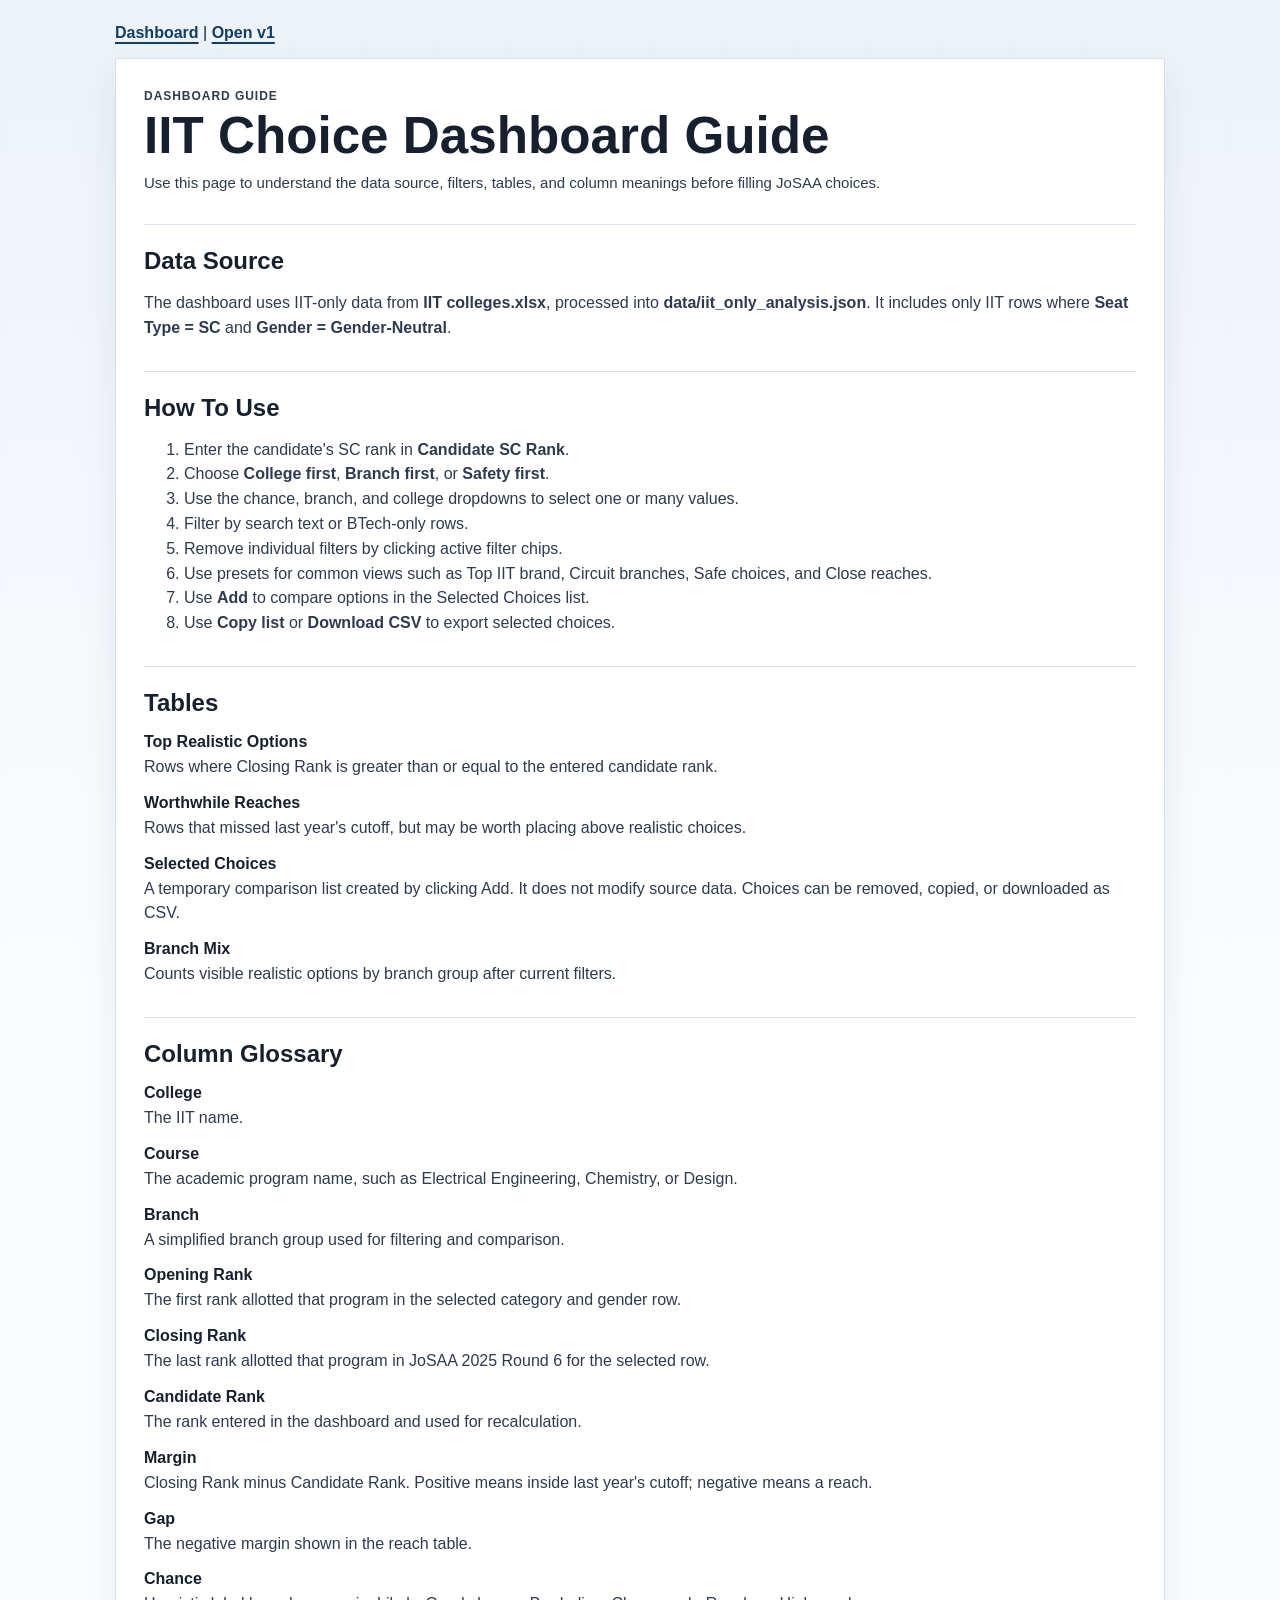
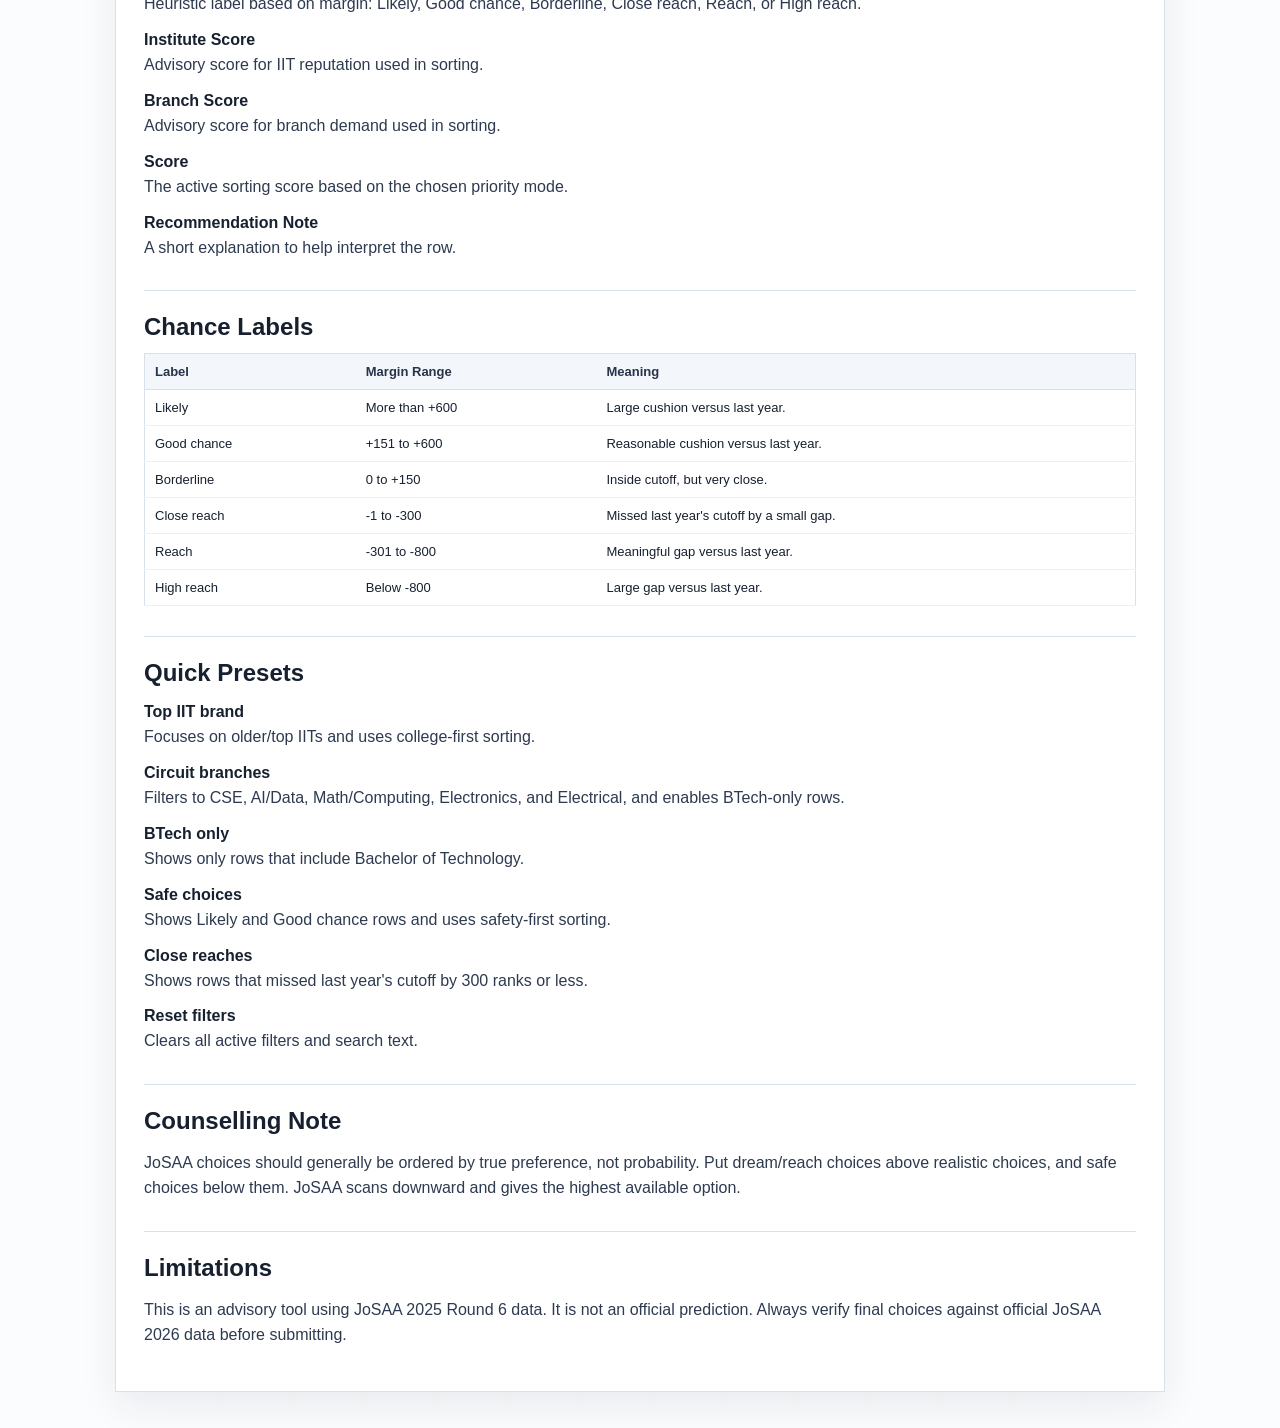
==== guide.html @ f5ba8a5e "Add files via upload" ====
<!doctype html>
<html lang="en">
  <head>
    <meta charset="utf-8" />
    <meta name="viewport" content="width=device-width, initial-scale=1" />
    <title>IIT Choice Dashboard Guide</title>
    <link rel="icon" href="data:," />
    <link rel="stylesheet" href="./styles.css" />
  </head>
  <body>
    <main class="app-shell guide-shell">
      <nav class="guide-nav">
        <a href="./">Dashboard</a>
        <span aria-hidden="true">|</span>
        <a href="./versions/v1/">Open v1</a>
      </nav>
      <article class="guide-page">
        <p class="eyebrow">Dashboard Guide</p>
        <h1>IIT Choice Dashboard Guide</h1>
        <p class="context">
          Use this page to understand the data source, filters, tables, and column meanings before filling JoSAA choices.
        </p>

        <h2>Data Source</h2>
        <p>
          The dashboard uses IIT-only data from <strong>IIT colleges.xlsx</strong>, processed into
          <strong>data/iit_only_analysis.json</strong>. It includes only IIT rows where
          <strong>Seat Type = SC</strong> and <strong>Gender = Gender-Neutral</strong>.
        </p>

        <h2>How To Use</h2>
        <ol>
          <li>Enter the candidate's SC rank in <strong>Candidate SC Rank</strong>.</li>
          <li>Choose <strong>College first</strong>, <strong>Branch first</strong>, or <strong>Safety first</strong>.</li>
          <li>Use the chance, branch, and college dropdowns to select one or many values.</li>
          <li>Filter by search text or BTech-only rows.</li>
          <li>Remove individual filters by clicking active filter chips.</li>
          <li>Use presets for common views such as Top IIT brand, Circuit branches, Safe choices, and Close reaches.</li>
          <li>Use <strong>Add</strong> to compare options in the Selected Choices list.</li>
          <li>Use <strong>Copy list</strong> or <strong>Download CSV</strong> to export selected choices.</li>
        </ol>

        <h2>Tables</h2>
        <dl>
          <dt>Top Realistic Options</dt>
          <dd>Rows where Closing Rank is greater than or equal to the entered candidate rank.</dd>
          <dt>Worthwhile Reaches</dt>
          <dd>Rows that missed last year's cutoff, but may be worth placing above realistic choices.</dd>
          <dt>Selected Choices</dt>
          <dd>A temporary comparison list created by clicking Add. It does not modify source data. Choices can be removed, copied, or downloaded as CSV.</dd>
          <dt>Branch Mix</dt>
          <dd>Counts visible realistic options by branch group after current filters.</dd>
        </dl>

        <h2>Column Glossary</h2>
        <dl>
          <dt>College</dt>
          <dd>The IIT name.</dd>
          <dt>Course</dt>
          <dd>The academic program name, such as Electrical Engineering, Chemistry, or Design.</dd>
          <dt>Branch</dt>
          <dd>A simplified branch group used for filtering and comparison.</dd>
          <dt>Opening Rank</dt>
          <dd>The first rank allotted that program in the selected category and gender row.</dd>
          <dt>Closing Rank</dt>
          <dd>The last rank allotted that program in JoSAA 2025 Round 6 for the selected row.</dd>
          <dt>Candidate Rank</dt>
          <dd>The rank entered in the dashboard and used for recalculation.</dd>
          <dt>Margin</dt>
          <dd>Closing Rank minus Candidate Rank. Positive means inside last year's cutoff; negative means a reach.</dd>
          <dt>Gap</dt>
          <dd>The negative margin shown in the reach table.</dd>
          <dt>Chance</dt>
          <dd>Heuristic label based on margin: Likely, Good chance, Borderline, Close reach, Reach, or High reach.</dd>
          <dt>Institute Score</dt>
          <dd>Advisory score for IIT reputation used in sorting.</dd>
          <dt>Branch Score</dt>
          <dd>Advisory score for branch demand used in sorting.</dd>
          <dt>Score</dt>
          <dd>The active sorting score based on the chosen priority mode.</dd>
          <dt>Recommendation Note</dt>
          <dd>A short explanation to help interpret the row.</dd>
        </dl>

        <h2>Chance Labels</h2>
        <table class="guide-table">
          <thead>
            <tr>
              <th>Label</th>
              <th>Margin Range</th>
              <th>Meaning</th>
            </tr>
          </thead>
          <tbody>
            <tr><td>Likely</td><td>More than +600</td><td>Large cushion versus last year.</td></tr>
            <tr><td>Good chance</td><td>+151 to +600</td><td>Reasonable cushion versus last year.</td></tr>
            <tr><td>Borderline</td><td>0 to +150</td><td>Inside cutoff, but very close.</td></tr>
            <tr><td>Close reach</td><td>-1 to -300</td><td>Missed last year's cutoff by a small gap.</td></tr>
            <tr><td>Reach</td><td>-301 to -800</td><td>Meaningful gap versus last year.</td></tr>
            <tr><td>High reach</td><td>Below -800</td><td>Large gap versus last year.</td></tr>
          </tbody>
        </table>

        <h2>Quick Presets</h2>
        <dl>
          <dt>Top IIT brand</dt>
          <dd>Focuses on older/top IITs and uses college-first sorting.</dd>
          <dt>Circuit branches</dt>
          <dd>Filters to CSE, AI/Data, Math/Computing, Electronics, and Electrical, and enables BTech-only rows.</dd>
          <dt>BTech only</dt>
          <dd>Shows only rows that include Bachelor of Technology.</dd>
          <dt>Safe choices</dt>
          <dd>Shows Likely and Good chance rows and uses safety-first sorting.</dd>
          <dt>Close reaches</dt>
          <dd>Shows rows that missed last year's cutoff by 300 ranks or less.</dd>
          <dt>Reset filters</dt>
          <dd>Clears all active filters and search text.</dd>
        </dl>

        <h2>Counselling Note</h2>
        <p>
          JoSAA choices should generally be ordered by true preference, not probability. Put dream/reach
          choices above realistic choices, and safe choices below them. JoSAA scans downward and gives the
          highest available option.
        </p>

        <h2>Limitations</h2>
        <p>
          This is an advisory tool using JoSAA 2025 Round 6 data. It is not an official prediction.
          Always verify final choices against official JoSAA 2026 data before submitting.
        </p>
      </article>
    </main>
  </body>
</html>
---- styles.css ----
:root {
  color-scheme: light;
  --ink: #17202f;
  --muted: #617086;
  --line: #d8e0ea;
  --paper: #fbfcfe;
  --panel: #ffffff;
  --header: #e7eef7;
  --accent: #1f5d8f;
  --accent-strong: #123e63;
  --good: #1f7a4d;
  --warn: #9a6400;
  --bad: #a53b32;
  --shadow: 0 14px 35px rgba(23, 32, 47, 0.08);
}

* {
  box-sizing: border-box;
}

body {
  margin: 0;
  min-height: 100vh;
  background:
    linear-gradient(180deg, rgba(231, 238, 247, 0.76), rgba(251, 252, 254, 0.96) 34%),
    repeating-linear-gradient(90deg, rgba(23, 32, 47, 0.035) 0 1px, transparent 1px 72px);
  color: var(--ink);
  font-family: "Avenir Next", "Segoe UI", sans-serif;
}

button,
input,
select {
  font: inherit;
}

button {
  border-radius: 0;
}

.app-shell {
  width: min(1480px, calc(100vw - 32px));
  margin: 0 auto;
  padding: 24px 0 36px;
}

.topbar {
  display: grid;
  grid-template-columns: 1fr 270px;
  gap: 20px;
  align-items: stretch;
  margin-bottom: 18px;
}

.eyebrow {
  margin: 0 0 4px;
  color: var(--accent);
  font-size: 12px;
  font-weight: 800;
  letter-spacing: 0.08em;
  text-transform: uppercase;
}

h1 {
  margin: 0;
  font-size: clamp(30px, 4vw, 54px);
  line-height: 1;
  letter-spacing: 0;
}

.context {
  max-width: 780px;
  margin: 10px 0 0;
  color: var(--muted);
  font-size: 15px;
}

.guide-link {
  margin: 12px 0 0;
}

.guide-link a,
.guide-nav a {
  color: var(--accent-strong);
  font-weight: 800;
  text-decoration-thickness: 2px;
  text-underline-offset: 4px;
}

.rank-card,
.controls,
.metrics article,
.panel {
  background: rgba(255, 255, 255, 0.9);
  border: 1px solid var(--line);
  box-shadow: var(--shadow);
}

.rank-card {
  display: grid;
  align-content: center;
  gap: 8px;
  min-height: 120px;
  padding: 18px;
}

.control-label,
label,
.metrics span {
  color: var(--muted);
  font-size: 12px;
  font-weight: 800;
  letter-spacing: 0.04em;
  text-transform: uppercase;
}

.rank-card input {
  width: 100%;
  border: 0;
  border-bottom: 3px solid var(--accent);
  background: transparent;
  color: var(--ink);
  font-size: 42px;
  font-weight: 800;
  outline: none;
}

.controls {
  display: grid;
  grid-template-columns: 170px 170px 190px 190px minmax(220px, 1fr) 130px;
  gap: 12px;
  align-items: end;
  padding: 14px;
  margin-bottom: 10px;
}

.control {
  position: relative;
  display: grid;
  gap: 6px;
}

.control input[type="search"],
.control input[type="text"],
.control input[type="number"],
.control select,
.multi-button {
  width: 100%;
  min-height: 40px;
  border: 1px solid var(--line);
  background: var(--paper);
  color: var(--ink);
  padding: 8px 10px;
  outline-color: var(--accent);
}

.multi-button {
  display: flex;
  align-items: center;
  justify-content: space-between;
  cursor: pointer;
  text-align: left;
}

.multi-button::after {
  content: "▾";
  color: var(--muted);
  font-size: 12px;
}

.multi-panel {
  position: absolute;
  top: calc(100% + 6px);
  left: 0;
  z-index: 5;
  width: min(360px, 82vw);
  max-height: 280px;
  overflow: auto;
  border: 1px solid var(--line);
  background: #fff;
  box-shadow: var(--shadow);
  padding: 4px;
}

.multi-option {
  display: flex;
  align-items: center;
  gap: 7px;
  min-height: 28px;
  padding: 4px 7px;
  color: var(--ink);
  font-size: 12px;
  font-weight: 600;
  letter-spacing: 0;
  text-transform: none;
  cursor: pointer;
}

.multi-option:hover {
  background: #f4f8fc;
}

.multi-option input {
  width: 14px;
  height: 14px;
  min-height: 0;
  flex: 0 0 14px;
  margin: 0;
  padding: 0;
  accent-color: var(--accent);
}

.toggle {
  display: flex;
  align-items: center;
  gap: 8px;
  min-height: 40px;
  border: 1px solid var(--line);
  background: var(--paper);
  padding: 8px 10px;
  color: var(--ink);
}

.toggle input {
  width: 18px;
  height: 18px;
  min-height: 0;
  flex: 0 0 18px;
  margin: 0;
  padding: 0;
  accent-color: var(--accent);
}

.preset-row,
.active-chips,
.filter-legend {
  display: flex;
  flex-wrap: wrap;
  gap: 6px;
  margin: 0 0 10px;
}

.filter-legend {
  align-items: center;
  color: var(--muted);
  font-size: 12px;
  font-weight: 800;
  margin-top: -4px;
}

.filter-legend span {
  display: inline-flex;
  align-items: center;
  gap: 6px;
  min-height: 24px;
}

.legend-dot {
  width: 8px;
  height: 8px;
  border-radius: 999px;
}

.branch-dot {
  background: #1685a7;
}

.college-dot {
  background: #7a4eb0;
}

.chance-dot {
  background: #b77b15;
}

.preset-row button,
.chip {
  border: 1px solid var(--line);
  background: #fff;
  color: var(--accent-strong);
  padding: 7px 9px;
  font-size: 12px;
  font-weight: 800;
  cursor: pointer;
}

.preset-row button:hover,
.chip:hover {
  border-color: var(--accent);
}

.active-chips {
  margin-top: -2px;
}

.chip {
  display: inline-flex;
  align-items: center;
  gap: 6px;
}

.chip[data-empty="true"] {
  color: var(--muted);
  cursor: default;
}

.chip-dot {
  width: 8px;
  height: 8px;
  border-radius: 999px;
  background: var(--muted);
}

.chip-branch {
  border-color: #a7c6d9;
  background: #eef7fb;
  color: #0d4c6a;
}

.chip-branch .chip-dot {
  background: #1685a7;
}

.chip-college {
  border-color: #c8b7df;
  background: #f5f0fb;
  color: #563579;
}

.chip-college .chip-dot {
  background: #7a4eb0;
}

.chip-chance {
  border-color: #ddc48b;
  background: #fff8e8;
  color: #7a520b;
}

.chip-chance .chip-dot {
  background: #b77b15;
}

.chip-btech,
.chip-search {
  border-color: #b8cfb8;
  background: #f0f8f0;
  color: #245b33;
}

.chip-btech .chip-dot,
.chip-search .chip-dot {
  background: #2d8a45;
}

.chip b {
  font-weight: 900;
}

.metrics {
  margin-top: 12px;
}

.metrics {
  display: grid;
  grid-template-columns: repeat(4, 1fr);
  gap: 12px;
  margin-bottom: 16px;
}

.metrics article {
  min-height: 112px;
  padding: 16px;
}

.metrics strong {
  display: block;
  margin: 8px 0 3px;
  font-size: 32px;
  line-height: 1;
}

.metrics small {
  color: var(--muted);
}

.insights-grid {
  display: grid;
  grid-template-columns: 1fr;
  gap: 16px;
}

.lower-grid {
  display: grid;
  grid-template-columns: 1fr;
  gap: 16px;
  margin-top: 16px;
}

.panel {
  min-width: 0;
}

.panel-header {
  display: flex;
  align-items: center;
  justify-content: space-between;
  gap: 12px;
  min-height: 54px;
  border-bottom: 1px solid var(--line);
  background: var(--header);
  padding: 12px 14px;
}

.panel-header h2 {
  margin: 0;
  font-size: 18px;
}

.panel-header span {
  color: var(--muted);
  font-size: 12px;
  font-weight: 700;
}

.panel-header button {
  border: 1px solid var(--line);
  background: #fff;
  color: var(--ink);
  padding: 7px 11px;
  cursor: pointer;
}

.panel-actions {
  display: flex;
  flex-wrap: wrap;
  gap: 8px;
  justify-content: flex-end;
}

.inline-count {
  display: inline-flex;
  align-items: center;
  justify-content: center;
  min-width: 24px;
  min-height: 24px;
  margin-left: 6px;
  border: 1px solid var(--line);
  background: #fff;
  color: var(--accent-strong);
  font-size: 12px;
}

.table-wrap {
  max-height: 540px;
  overflow: auto;
}

table {
  width: 100%;
  border-collapse: collapse;
  font-size: 13px;
}

th {
  position: sticky;
  top: 0;
  z-index: 1;
  background: #f3f6fa;
  border-bottom: 1px solid var(--line);
  color: #273449;
  text-align: left;
  white-space: nowrap;
}

th,
td {
  padding: 10px 10px;
  vertical-align: top;
}

td {
  border-bottom: 1px solid #edf1f6;
}

tbody tr:hover {
  background: #f8fbff;
}

.college {
  min-width: 170px;
  font-weight: 800;
}

.course {
  min-width: 250px;
  color: #273449;
}

.pill {
  display: inline-flex;
  align-items: center;
  min-height: 24px;
  border: 1px solid var(--line);
  background: #fff;
  padding: 3px 8px;
  white-space: nowrap;
}

.chance-likely,
.chance-good {
  border-color: rgba(31, 122, 77, 0.25);
  background: rgba(31, 122, 77, 0.1);
  color: var(--good);
}

.chance-borderline {
  border-color: rgba(154, 100, 0, 0.28);
  background: rgba(154, 100, 0, 0.1);
  color: var(--warn);
}

.chance-reach,
.chance-high {
  border-color: rgba(165, 59, 50, 0.25);
  background: rgba(165, 59, 50, 0.1);
  color: var(--bad);
}

.margin-positive {
  color: var(--good);
  font-weight: 800;
}

.margin-negative {
  color: var(--bad);
  font-weight: 800;
}

.select-btn {
  border: 1px solid var(--accent);
  background: #fff;
  color: var(--accent-strong);
  padding: 6px 9px;
  cursor: pointer;
  white-space: nowrap;
}

.select-btn.active {
  background: var(--accent);
  color: #fff;
}

.empty {
  color: var(--muted);
  padding: 28px;
  text-align: center;
}

.selected-list {
  display: grid;
  gap: 8px;
  margin: 0;
  padding: 14px 14px 16px 34px;
}

.selected-list li {
  position: relative;
  padding: 10px 12px;
  border: 1px solid var(--line);
  background: var(--paper);
}

.selected-list strong {
  display: block;
}

.selected-list small {
  color: var(--muted);
}

.remove-choice {
  margin-top: 8px;
  border: 1px solid var(--line);
  background: #fff;
  color: var(--bad);
  padding: 5px 8px;
  cursor: pointer;
}

.branch-mix {
  display: grid;
  gap: 10px;
  padding: 14px;
}

.branch-row {
  display: grid;
  grid-template-columns: minmax(110px, 180px) 1fr 38px;
  gap: 10px;
  align-items: center;
}

.branch-row span {
  color: #273449;
  font-size: 13px;
  font-weight: 700;
}

.bar {
  height: 12px;
  background: #edf2f8;
}

.bar > i {
  display: block;
  height: 100%;
  background: var(--accent);
}

.guide-shell {
  max-width: 1050px;
}

.guide-nav {
  margin-bottom: 16px;
}

.guide-page {
  background: var(--panel);
  border: 1px solid var(--line);
  box-shadow: var(--shadow);
  padding: 28px;
}

.guide-page h1 {
  margin-bottom: 8px;
}

.guide-page h2 {
  margin: 30px 0 10px;
  border-top: 1px solid var(--line);
  padding-top: 22px;
  font-size: 24px;
}

.guide-page p,
.guide-page li,
.guide-page dd {
  color: #2d3a4f;
  line-height: 1.55;
}

.guide-page dt {
  margin-top: 14px;
  font-weight: 900;
}

.guide-page dd {
  margin: 4px 0 0;
}

.guide-table {
  margin-top: 12px;
  border: 1px solid var(--line);
}

.guide-table th {
  position: static;
}

@media (max-width: 1100px) {
  .topbar,
  .lower-grid,
  .metrics {
    grid-template-columns: 1fr;
  }

  .controls {
    grid-template-columns: repeat(2, minmax(0, 1fr));
  }

  .panel-header {
    align-items: flex-start;
    flex-direction: column;
  }

  .panel-actions {
    justify-content: flex-start;
  }
}

@media (max-width: 620px) {
  .app-shell {
    width: min(100vw - 20px, 1480px);
    padding-top: 12px;
  }

  .controls {
    grid-template-columns: 1fr;
  }

  th,
  td {
    padding: 8px;
  }
}
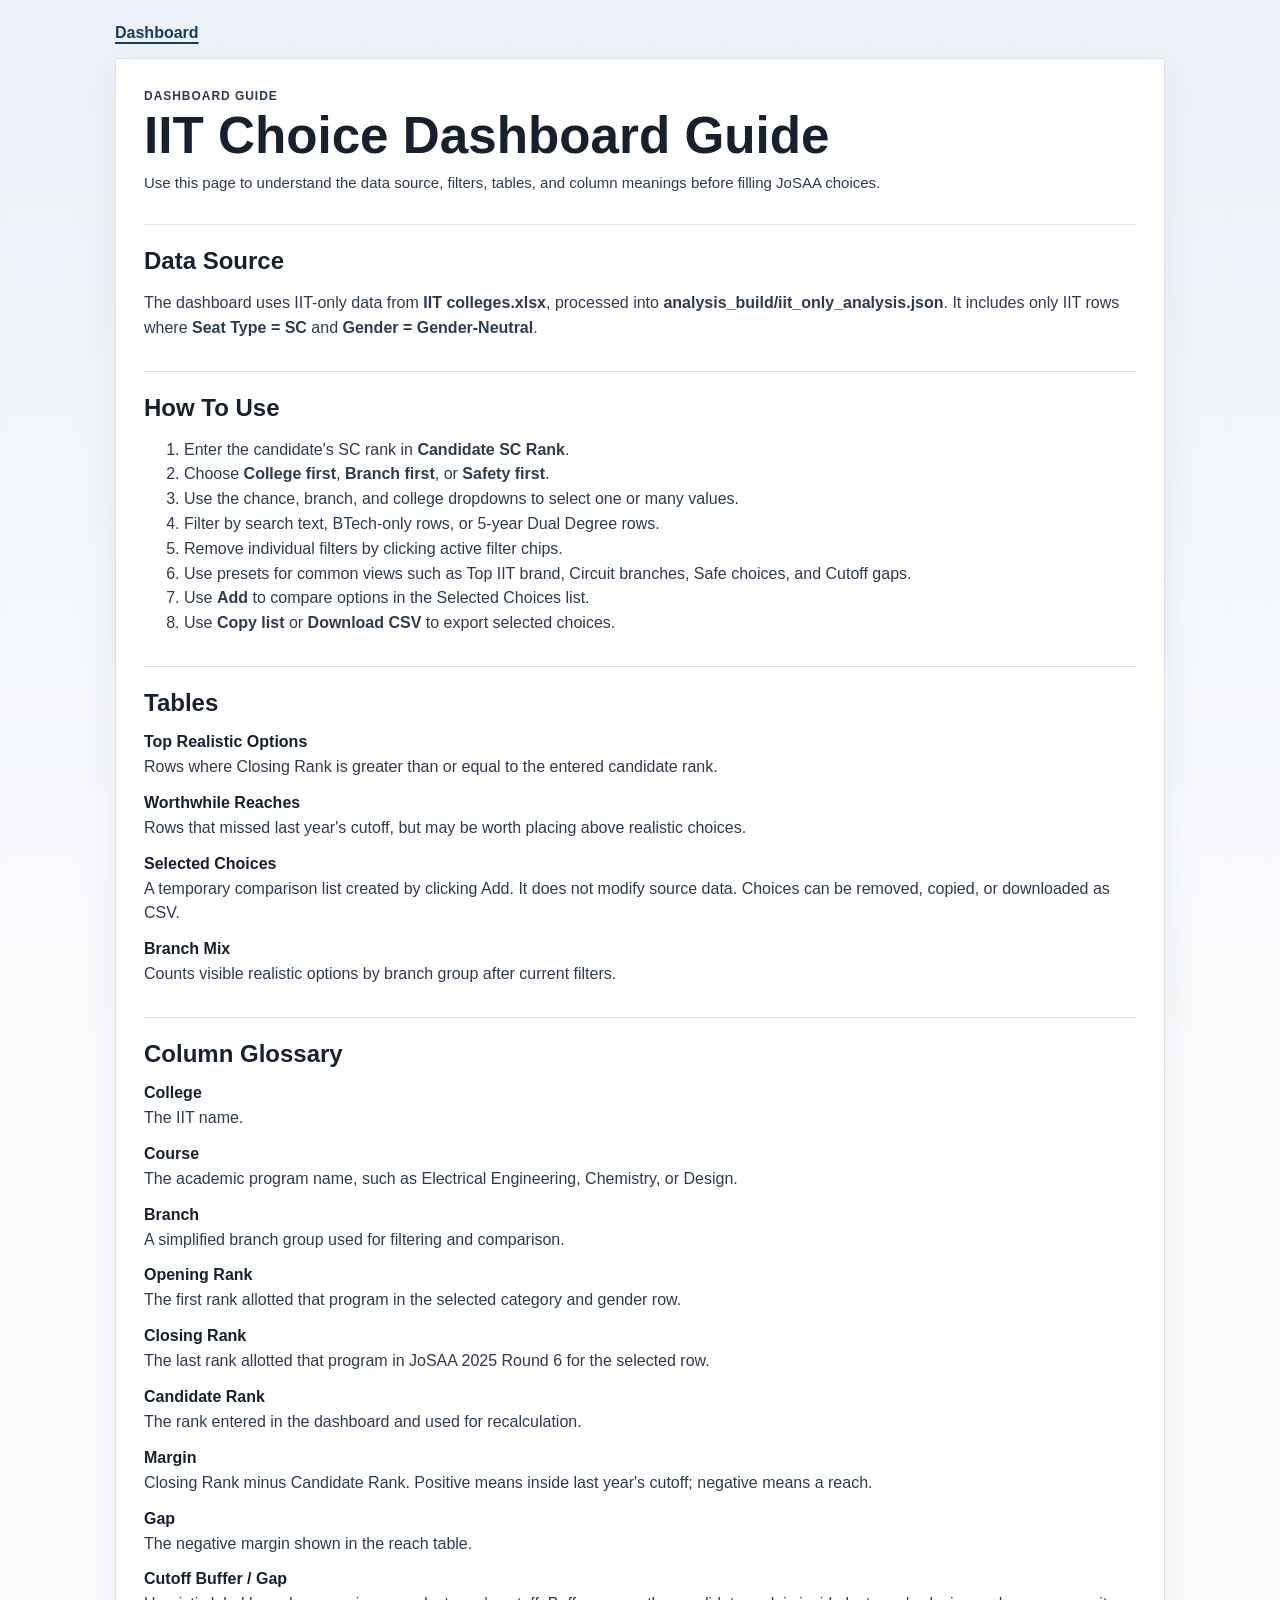
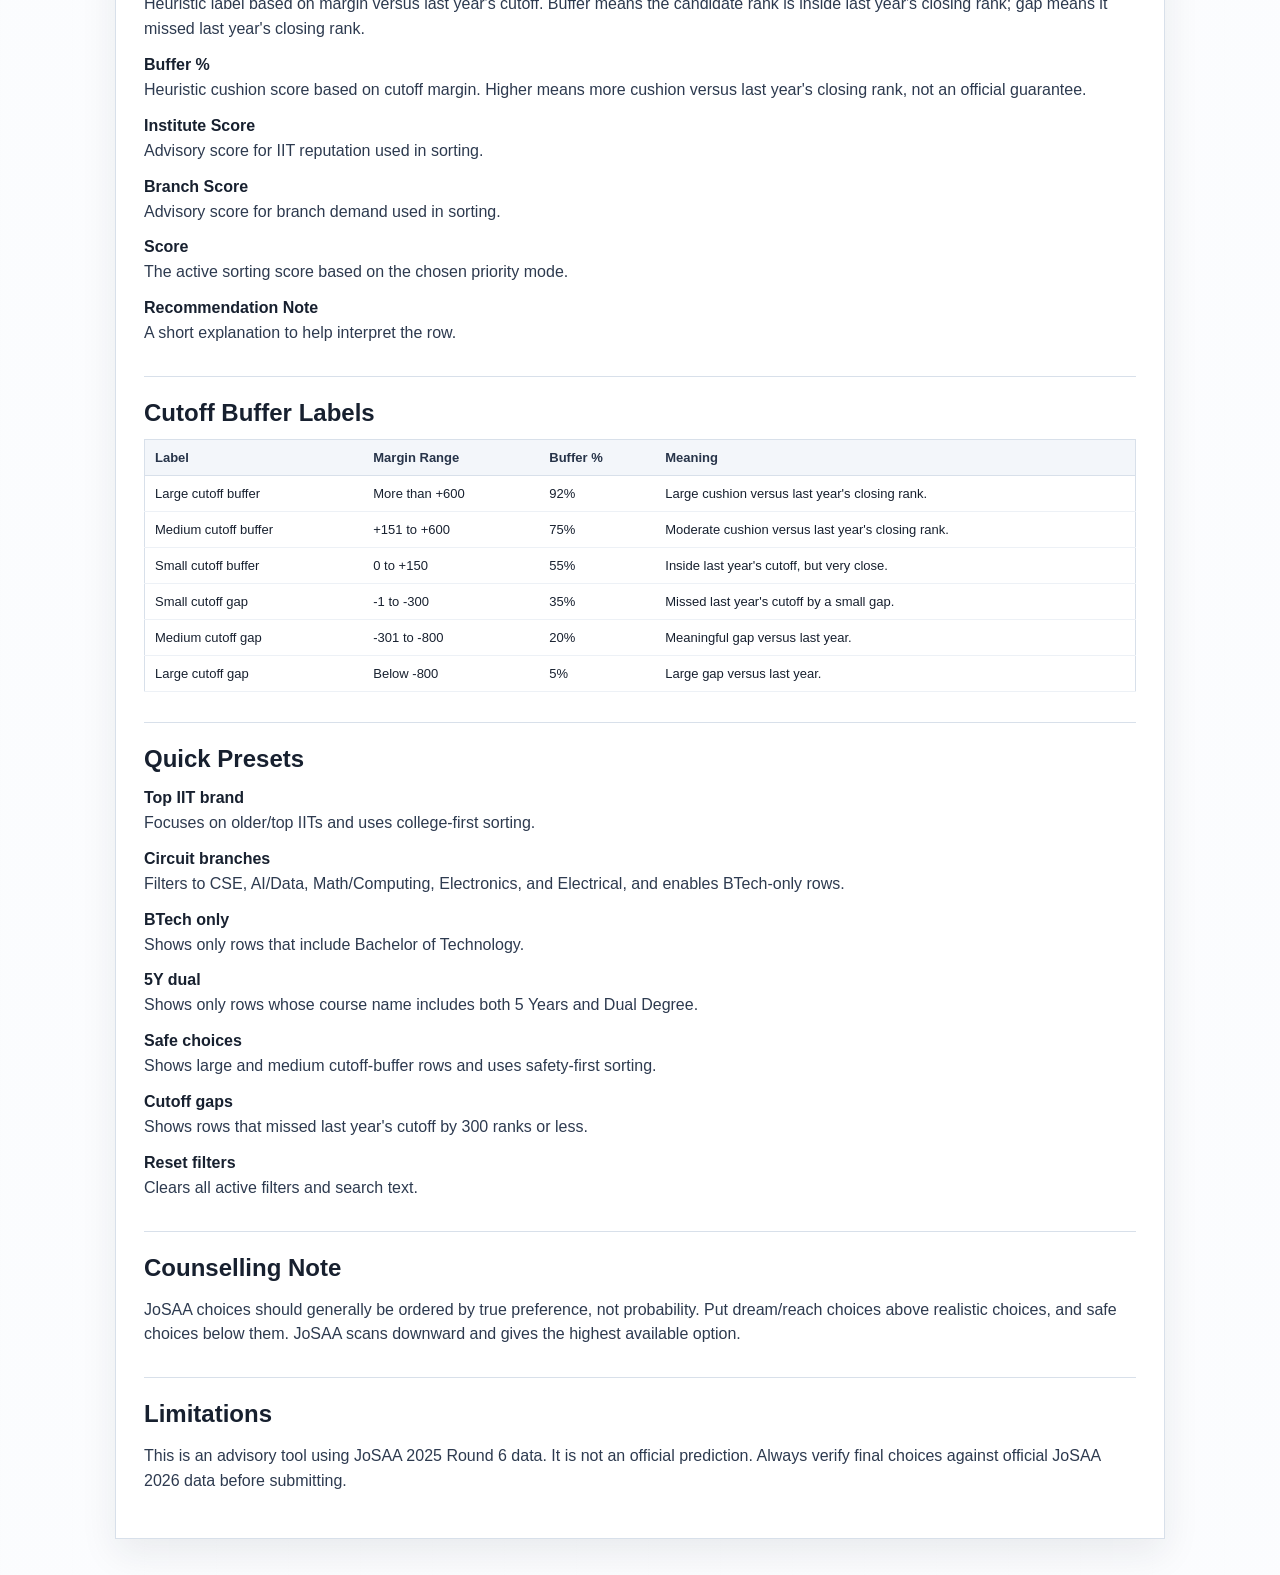
==== commit b26898f4: "added cutoff buffer and 5years dual filter" ====
--- a/guide.html
+++ b/guide.html
@@ -11,8 +11,6 @@
     <main class="app-shell guide-shell">
       <nav class="guide-nav">
         <a href="./">Dashboard</a>
-        <span aria-hidden="true">|</span>
-        <a href="./versions/v1/">Open v1</a>
       </nav>
       <article class="guide-page">
         <p class="eyebrow">Dashboard Guide</p>
@@ -24,7 +22,7 @@
         <h2>Data Source</h2>
         <p>
           The dashboard uses IIT-only data from <strong>IIT colleges.xlsx</strong>, processed into
-          <strong>data/iit_only_analysis.json</strong>. It includes only IIT rows where
+          <strong>analysis_build/iit_only_analysis.json</strong>. It includes only IIT rows where
           <strong>Seat Type = SC</strong> and <strong>Gender = Gender-Neutral</strong>.
         </p>
 
@@ -33,9 +31,9 @@
           <li>Enter the candidate's SC rank in <strong>Candidate SC Rank</strong>.</li>
           <li>Choose <strong>College first</strong>, <strong>Branch first</strong>, or <strong>Safety first</strong>.</li>
           <li>Use the chance, branch, and college dropdowns to select one or many values.</li>
-          <li>Filter by search text or BTech-only rows.</li>
+          <li>Filter by search text, BTech-only rows, or 5-year Dual Degree rows.</li>
           <li>Remove individual filters by clicking active filter chips.</li>
-          <li>Use presets for common views such as Top IIT brand, Circuit branches, Safe choices, and Close reaches.</li>
+          <li>Use presets for common views such as Top IIT brand, Circuit branches, Safe choices, and Cutoff gaps.</li>
           <li>Use <strong>Add</strong> to compare options in the Selected Choices list.</li>
           <li>Use <strong>Copy list</strong> or <strong>Download CSV</strong> to export selected choices.</li>
         </ol>
@@ -70,8 +68,10 @@
           <dd>Closing Rank minus Candidate Rank. Positive means inside last year's cutoff; negative means a reach.</dd>
           <dt>Gap</dt>
           <dd>The negative margin shown in the reach table.</dd>
-          <dt>Chance</dt>
-          <dd>Heuristic label based on margin: Likely, Good chance, Borderline, Close reach, Reach, or High reach.</dd>
+          <dt>Cutoff Buffer / Gap</dt>
+          <dd>Heuristic label based on margin versus last year's cutoff. Buffer means the candidate rank is inside last year's closing rank; gap means it missed last year's closing rank.</dd>
+          <dt>Buffer %</dt>
+          <dd>Heuristic cushion score based on cutoff margin. Higher means more cushion versus last year's closing rank, not an official guarantee.</dd>
           <dt>Institute Score</dt>
           <dd>Advisory score for IIT reputation used in sorting.</dd>
           <dt>Branch Score</dt>
@@ -82,22 +82,23 @@
           <dd>A short explanation to help interpret the row.</dd>
         </dl>
 
-        <h2>Chance Labels</h2>
+        <h2>Cutoff Buffer Labels</h2>
         <table class="guide-table">
           <thead>
             <tr>
               <th>Label</th>
               <th>Margin Range</th>
+              <th>Buffer %</th>
               <th>Meaning</th>
             </tr>
           </thead>
           <tbody>
-            <tr><td>Likely</td><td>More than +600</td><td>Large cushion versus last year.</td></tr>
-            <tr><td>Good chance</td><td>+151 to +600</td><td>Reasonable cushion versus last year.</td></tr>
-            <tr><td>Borderline</td><td>0 to +150</td><td>Inside cutoff, but very close.</td></tr>
-            <tr><td>Close reach</td><td>-1 to -300</td><td>Missed last year's cutoff by a small gap.</td></tr>
-            <tr><td>Reach</td><td>-301 to -800</td><td>Meaningful gap versus last year.</td></tr>
-            <tr><td>High reach</td><td>Below -800</td><td>Large gap versus last year.</td></tr>
+            <tr><td>Large cutoff buffer</td><td>More than +600</td><td>92%</td><td>Large cushion versus last year's closing rank.</td></tr>
+            <tr><td>Medium cutoff buffer</td><td>+151 to +600</td><td>75%</td><td>Moderate cushion versus last year's closing rank.</td></tr>
+            <tr><td>Small cutoff buffer</td><td>0 to +150</td><td>55%</td><td>Inside last year's cutoff, but very close.</td></tr>
+            <tr><td>Small cutoff gap</td><td>-1 to -300</td><td>35%</td><td>Missed last year's cutoff by a small gap.</td></tr>
+            <tr><td>Medium cutoff gap</td><td>-301 to -800</td><td>20%</td><td>Meaningful gap versus last year.</td></tr>
+            <tr><td>Large cutoff gap</td><td>Below -800</td><td>5%</td><td>Large gap versus last year.</td></tr>
           </tbody>
         </table>
 
@@ -109,9 +110,11 @@
           <dd>Filters to CSE, AI/Data, Math/Computing, Electronics, and Electrical, and enables BTech-only rows.</dd>
           <dt>BTech only</dt>
           <dd>Shows only rows that include Bachelor of Technology.</dd>
+          <dt>5Y dual</dt>
+          <dd>Shows only rows whose course name includes both 5 Years and Dual Degree.</dd>
           <dt>Safe choices</dt>
-          <dd>Shows Likely and Good chance rows and uses safety-first sorting.</dd>
-          <dt>Close reaches</dt>
+          <dd>Shows large and medium cutoff-buffer rows and uses safety-first sorting.</dd>
+          <dt>Cutoff gaps</dt>
           <dd>Shows rows that missed last year's cutoff by 300 ranks or less.</dd>
           <dt>Reset filters</dt>
           <dd>Clears all active filters and search text.</dd>
--- a/styles.css
+++ b/styles.css
@@ -127,7 +127,7 @@
 
 .controls {
   display: grid;
-  grid-template-columns: 170px 170px 190px 190px minmax(220px, 1fr) 130px;
+  grid-template-columns: 170px 170px 190px 190px minmax(220px, 1fr) 130px 120px;
   gap: 12px;
   align-items: end;
   padding: 14px;
@@ -342,6 +342,7 @@
 }
 
 .chip-btech,
+.chip-dual,
 .chip-search {
   border-color: #b8cfb8;
   background: #f0f8f0;
@@ -349,6 +350,7 @@
 }
 
 .chip-btech .chip-dot,
+.chip-dual .chip-dot,
 .chip-search .chip-dot {
   background: #2d8a45;
 }
@@ -479,6 +481,31 @@
   vertical-align: top;
 }
 
+.sort-toggle {
+  border: 0;
+  background: transparent;
+  color: inherit;
+  cursor: pointer;
+  font: inherit;
+  font-weight: 900;
+  padding: 0;
+  white-space: nowrap;
+  opacity: 0.78;
+}
+
+.sort-toggle.active {
+  color: var(--accent-strong);
+  opacity: 1;
+}
+
+.sort-toggle:hover,
+.sort-toggle:focus-visible {
+  color: var(--accent-strong);
+  opacity: 1;
+  text-decoration: underline;
+  text-underline-offset: 3px;
+}
+
 td {
   border-bottom: 1px solid #edf1f6;
 }
@@ -507,24 +534,71 @@
   white-space: nowrap;
 }
 
-.chance-likely,
-.chance-good {
-  border-color: rgba(31, 122, 77, 0.25);
-  background: rgba(31, 122, 77, 0.1);
-  color: var(--good);
-}
-
-.chance-borderline {
-  border-color: rgba(154, 100, 0, 0.28);
-  background: rgba(154, 100, 0, 0.1);
-  color: var(--warn);
-}
-
-.chance-reach,
-.chance-high {
-  border-color: rgba(165, 59, 50, 0.25);
-  background: rgba(165, 59, 50, 0.1);
-  color: var(--bad);
+.buffer-pill {
+  border-width: 1px;
+  font-weight: 700;
+}
+
+.buffer-pill.buffer-large {
+  border-color: rgba(28, 122, 74, 0.28);
+  background: linear-gradient(90deg, rgba(31, 122, 77, 0.22), rgba(31, 122, 77, 0.1));
+  color: #2b6d49;
+}
+
+.buffer-pill.buffer-medium {
+  border-color: rgba(149, 205, 165, 0.24);
+  background: linear-gradient(90deg, rgba(149, 205, 165, 0.24), rgba(91, 166, 89, 0.07));
+  color: #6aa478;
+}
+
+.buffer-pill.buffer-small {
+  border-color: rgb(91 173 101 / 25%);
+  background: linear-gradient(90deg, rgba(215, 159, 48, 0.17), rgb(107 167 128 / 7%));
+  color: #5e756a;
+}
+
+.buffer-pill.buffer-small-gap {
+  border-color: rgba(203, 110, 36, 0.25);
+  background: linear-gradient(90deg, rgba(220, 128, 50, 0.17), rgba(220, 128, 50, 0.07));
+  color: #8b5b2d;
+}
+
+.buffer-pill.buffer-medium-gap {
+  border-color: rgba(178, 72, 55, 0.26);
+  background: linear-gradient(90deg, rgba(190, 80, 60, 0.16), rgba(190, 80, 60, 0.07));
+  color: #94483d;
+}
+
+.buffer-pill.buffer-large-gap,
+.buffer-pill.buffer-unknown {
+  border-color: rgba(140, 41, 51, 0.32);
+  background: linear-gradient(90deg, rgba(165, 59, 50, 0.2), rgba(165, 59, 50, 0.08));
+  color: #9b4038;
+}
+
+.confidence.buffer-large {
+  color: #2b6d49;
+}
+
+.confidence.buffer-medium {
+  color: #6aa478;
+}
+
+.confidence.buffer-small {
+  color: #5e756a;
+}
+
+.confidence.buffer-small-gap {
+  color: #8b5b2d;
+}
+
+.confidence.buffer-medium-gap {
+  color: #94483d;
+}
+
+.confidence.buffer-large-gap,
+.confidence.buffer-unknown {
+  color: #9b4038;
 }
 
 .margin-positive {
@@ -534,6 +608,12 @@
 
 .margin-negative {
   color: var(--bad);
+  font-weight: 800;
+}
+
+.confidence {
+  display: inline-flex;
+  min-width: 44px;
   font-weight: 800;
 }
 
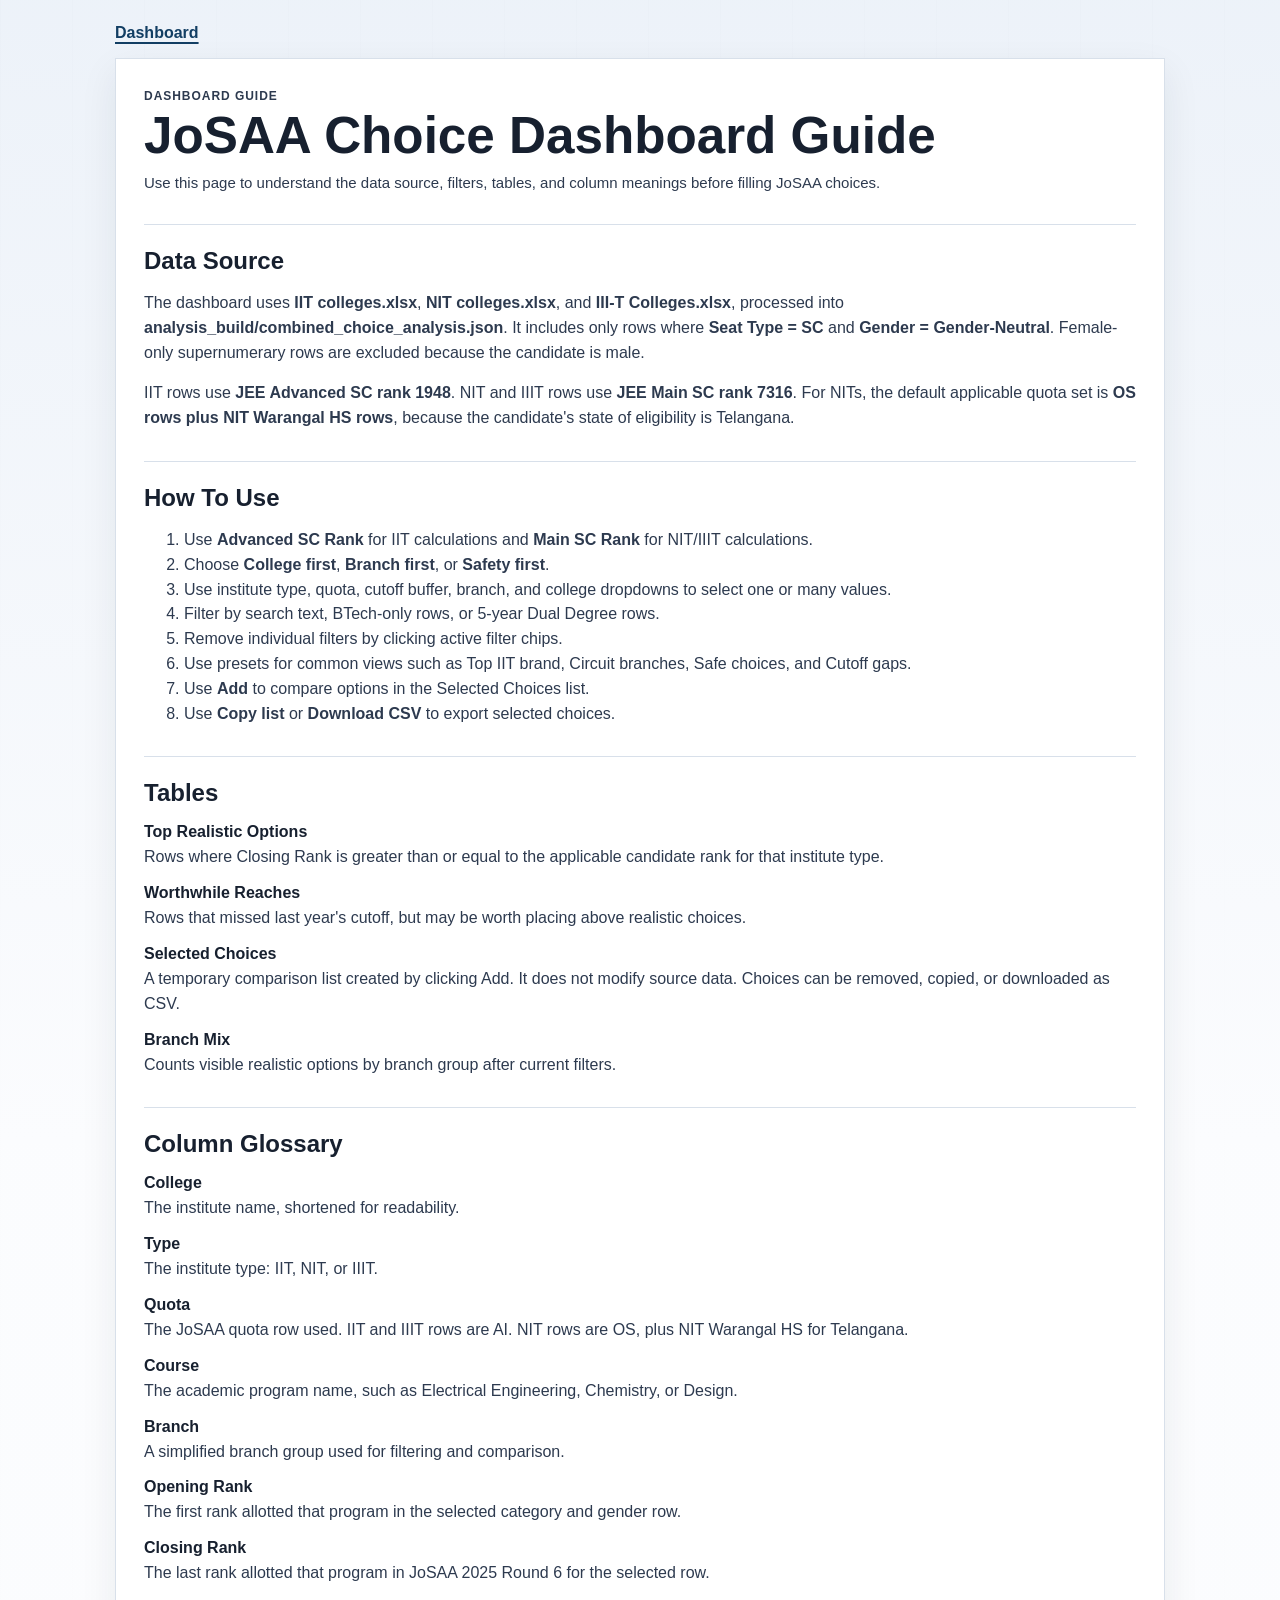
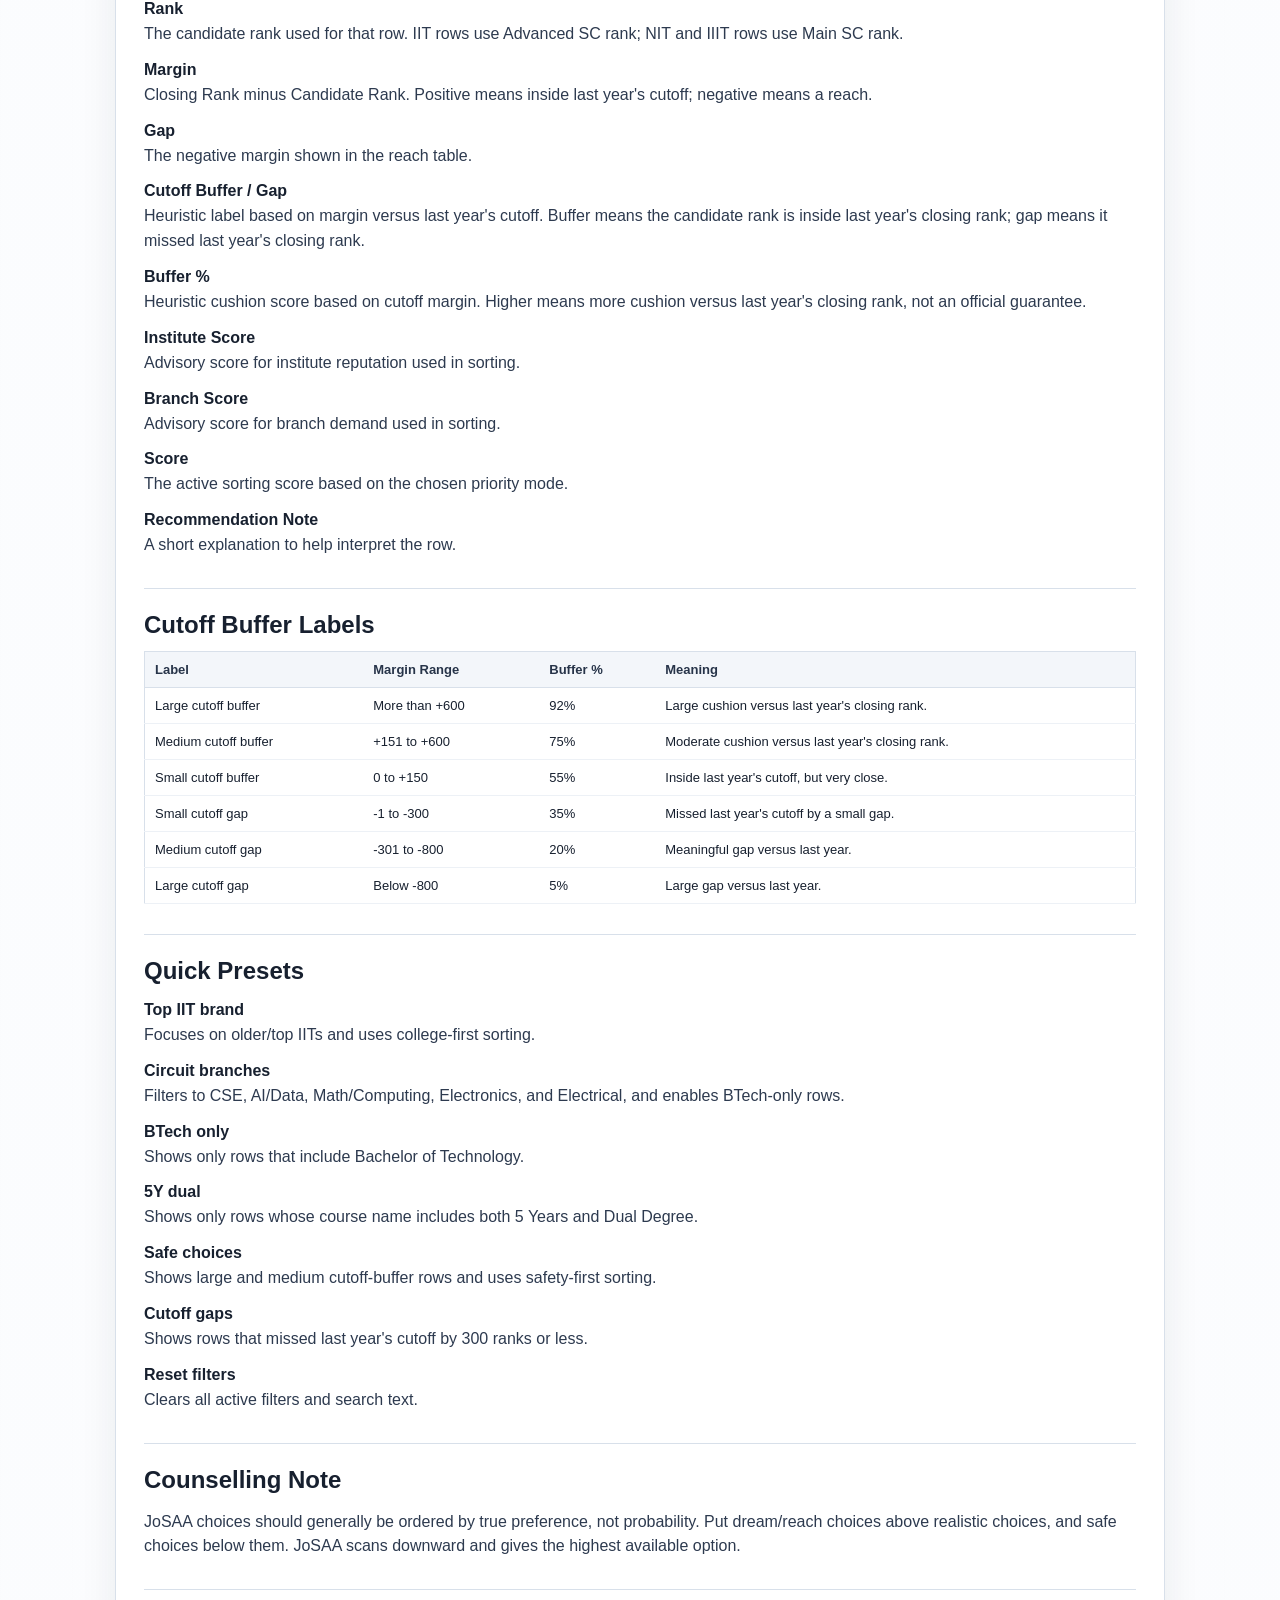
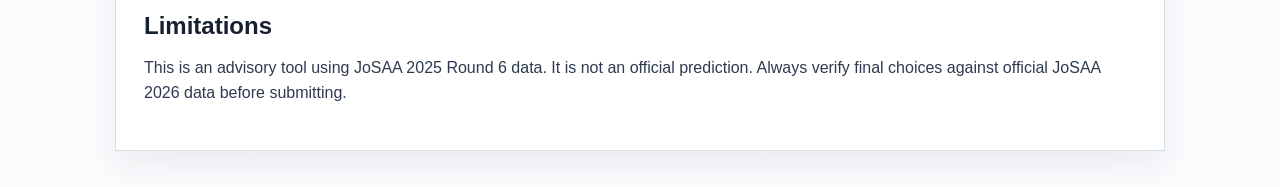
==== commit 0328a803: "added NITs and IIITs" ====
--- a/guide.html
+++ b/guide.html
@@ -3,7 +3,7 @@
   <head>
     <meta charset="utf-8" />
     <meta name="viewport" content="width=device-width, initial-scale=1" />
-    <title>IIT Choice Dashboard Guide</title>
+    <title>JoSAA Choice Dashboard Guide</title>
     <link rel="icon" href="data:," />
     <link rel="stylesheet" href="./styles.css" />
   </head>
@@ -14,23 +14,29 @@
       </nav>
       <article class="guide-page">
         <p class="eyebrow">Dashboard Guide</p>
-        <h1>IIT Choice Dashboard Guide</h1>
+        <h1>JoSAA Choice Dashboard Guide</h1>
         <p class="context">
           Use this page to understand the data source, filters, tables, and column meanings before filling JoSAA choices.
         </p>
 
         <h2>Data Source</h2>
         <p>
-          The dashboard uses IIT-only data from <strong>IIT colleges.xlsx</strong>, processed into
-          <strong>analysis_build/iit_only_analysis.json</strong>. It includes only IIT rows where
-          <strong>Seat Type = SC</strong> and <strong>Gender = Gender-Neutral</strong>.
+          The dashboard uses <strong>IIT colleges.xlsx</strong>, <strong>NIT colleges.xlsx</strong>, and
+          <strong>III-T Colleges.xlsx</strong>, processed into <strong>analysis_build/combined_choice_analysis.json</strong>.
+          It includes only rows where <strong>Seat Type = SC</strong> and <strong>Gender = Gender-Neutral</strong>.
+          Female-only supernumerary rows are excluded because the candidate is male.
+        </p>
+        <p>
+          IIT rows use <strong>JEE Advanced SC rank 1948</strong>. NIT and IIIT rows use
+          <strong>JEE Main SC rank 7316</strong>. For NITs, the default applicable quota set is
+          <strong>OS rows plus NIT Warangal HS rows</strong>, because the candidate's state of eligibility is Telangana.
         </p>
 
         <h2>How To Use</h2>
         <ol>
-          <li>Enter the candidate's SC rank in <strong>Candidate SC Rank</strong>.</li>
+          <li>Use <strong>Advanced SC Rank</strong> for IIT calculations and <strong>Main SC Rank</strong> for NIT/IIIT calculations.</li>
           <li>Choose <strong>College first</strong>, <strong>Branch first</strong>, or <strong>Safety first</strong>.</li>
-          <li>Use the chance, branch, and college dropdowns to select one or many values.</li>
+          <li>Use institute type, quota, cutoff buffer, branch, and college dropdowns to select one or many values.</li>
           <li>Filter by search text, BTech-only rows, or 5-year Dual Degree rows.</li>
           <li>Remove individual filters by clicking active filter chips.</li>
           <li>Use presets for common views such as Top IIT brand, Circuit branches, Safe choices, and Cutoff gaps.</li>
@@ -41,7 +47,7 @@
         <h2>Tables</h2>
         <dl>
           <dt>Top Realistic Options</dt>
-          <dd>Rows where Closing Rank is greater than or equal to the entered candidate rank.</dd>
+          <dd>Rows where Closing Rank is greater than or equal to the applicable candidate rank for that institute type.</dd>
           <dt>Worthwhile Reaches</dt>
           <dd>Rows that missed last year's cutoff, but may be worth placing above realistic choices.</dd>
           <dt>Selected Choices</dt>
@@ -53,7 +59,11 @@
         <h2>Column Glossary</h2>
         <dl>
           <dt>College</dt>
-          <dd>The IIT name.</dd>
+          <dd>The institute name, shortened for readability.</dd>
+          <dt>Type</dt>
+          <dd>The institute type: IIT, NIT, or IIIT.</dd>
+          <dt>Quota</dt>
+          <dd>The JoSAA quota row used. IIT and IIIT rows are AI. NIT rows are OS, plus NIT Warangal HS for Telangana.</dd>
           <dt>Course</dt>
           <dd>The academic program name, such as Electrical Engineering, Chemistry, or Design.</dd>
           <dt>Branch</dt>
@@ -62,8 +72,8 @@
           <dd>The first rank allotted that program in the selected category and gender row.</dd>
           <dt>Closing Rank</dt>
           <dd>The last rank allotted that program in JoSAA 2025 Round 6 for the selected row.</dd>
-          <dt>Candidate Rank</dt>
-          <dd>The rank entered in the dashboard and used for recalculation.</dd>
+          <dt>Rank</dt>
+          <dd>The candidate rank used for that row. IIT rows use Advanced SC rank; NIT and IIIT rows use Main SC rank.</dd>
           <dt>Margin</dt>
           <dd>Closing Rank minus Candidate Rank. Positive means inside last year's cutoff; negative means a reach.</dd>
           <dt>Gap</dt>
@@ -73,7 +83,7 @@
           <dt>Buffer %</dt>
           <dd>Heuristic cushion score based on cutoff margin. Higher means more cushion versus last year's closing rank, not an official guarantee.</dd>
           <dt>Institute Score</dt>
-          <dd>Advisory score for IIT reputation used in sorting.</dd>
+          <dd>Advisory score for institute reputation used in sorting.</dd>
           <dt>Branch Score</dt>
           <dd>Advisory score for branch demand used in sorting.</dd>
           <dt>Score</dt>
--- a/styles.css
+++ b/styles.css
@@ -46,7 +46,7 @@
 
 .topbar {
   display: grid;
-  grid-template-columns: 1fr 270px;
+  grid-template-columns: 1fr 420px;
   gap: 20px;
   align-items: stretch;
   margin-bottom: 18px;
@@ -94,6 +94,12 @@
   background: rgba(255, 255, 255, 0.9);
   border: 1px solid var(--line);
   box-shadow: var(--shadow);
+}
+
+.rank-stack {
+  display: grid;
+  grid-template-columns: 1fr 1fr;
+  gap: 12px;
 }
 
 .rank-card {
@@ -120,14 +126,14 @@
   border-bottom: 3px solid var(--accent);
   background: transparent;
   color: var(--ink);
-  font-size: 42px;
+  font-size: 36px;
   font-weight: 800;
   outline: none;
 }
 
 .controls {
   display: grid;
-  grid-template-columns: 170px 170px 190px 190px minmax(220px, 1fr) 130px 120px;
+  grid-template-columns: 150px 170px 150px 130px minmax(170px, 1fr) minmax(170px, 1fr) minmax(220px, 1.2fr) 120px 110px;
   gap: 12px;
   align-items: end;
   padding: 14px;
@@ -265,6 +271,14 @@
   background: #1685a7;
 }
 
+.type-dot {
+  background: #1f5d8f;
+}
+
+.quota-dot {
+  background: #64748b;
+}
+
 .college-dot {
   background: #7a4eb0;
 }
@@ -311,14 +325,26 @@
   background: var(--muted);
 }
 
-.chip-branch {
+.chip-branch,
+.chip-instituteType {
   border-color: #a7c6d9;
   background: #eef7fb;
   color: #0d4c6a;
 }
 
-.chip-branch .chip-dot {
+.chip-branch .chip-dot,
+.chip-instituteType .chip-dot {
   background: #1685a7;
+}
+
+.chip-quota {
+  border-color: #c7d0dc;
+  background: #f3f6fa;
+  color: #334155;
+}
+
+.chip-quota .chip-dot {
+  background: #64748b;
 }
 
 .chip-college {
@@ -534,6 +560,45 @@
   white-space: nowrap;
 }
 
+.type-pill {
+  min-width: 54px;
+  justify-content: center;
+  font-weight: 800;
+}
+
+.type-pill.type-iit {
+  border-color: #9fc3e2;
+  background: #eaf5ff;
+  color: #123e63;
+}
+
+.type-pill.type-nit {
+  border-color: #b8d9bd;
+  background: #eef9ef;
+  color: #1f6b3d;
+}
+
+.type-pill.type-iiit {
+  border-color: #d8c2ea;
+  background: #f6effc;
+  color: #67348f;
+}
+
+.type-pill.type-other {
+  border-color: #c7d0dc;
+  background: #f8fafc;
+  color: #334155;
+}
+
+.quota-pill {
+  min-width: 34px;
+  justify-content: center;
+  border-color: #c7d0dc;
+  background: #f8fafc;
+  color: #334155;
+  font-weight: 800;
+}
+
 .buffer-pill {
   border-width: 1px;
   font-weight: 700;
@@ -659,13 +724,60 @@
   color: var(--muted);
 }
 
+.choice-actions {
+  display: flex;
+  flex-wrap: wrap;
+  gap: 6px;
+  align-items: center;
+  margin-top: 8px;
+}
+
+.move-choice,
 .remove-choice {
-  margin-top: 8px;
   border: 1px solid var(--line);
   background: #fff;
-  color: var(--bad);
+  color: var(--accent-strong);
   padding: 5px 8px;
   cursor: pointer;
+}
+
+.move-choice:disabled {
+  cursor: not-allowed;
+  opacity: 0.45;
+}
+
+.move-position {
+  display: inline-flex;
+  align-items: center;
+  gap: 5px;
+  min-height: 28px;
+  border: 1px solid var(--line);
+  background: #fff;
+  padding: 3px 6px;
+  color: var(--ink);
+  font-size: 12px;
+  font-weight: 700;
+  letter-spacing: 0;
+  text-transform: none;
+}
+
+.move-position span {
+  color: var(--muted);
+}
+
+.move-position input {
+  width: 42px;
+  min-height: 24px;
+  border: 0;
+  border-left: 1px solid var(--line);
+  padding-left: 6px;
+  color: var(--ink);
+  font: inherit;
+  outline-color: var(--accent);
+}
+
+.remove-choice {
+  color: var(--bad);
 }
 
 .branch-mix {
@@ -756,6 +868,10 @@
     grid-template-columns: 1fr;
   }
 
+  .rank-stack {
+    grid-template-columns: repeat(2, minmax(0, 1fr));
+  }
+
   .controls {
     grid-template-columns: repeat(2, minmax(0, 1fr));
   }
@@ -780,6 +896,10 @@
     grid-template-columns: 1fr;
   }
 
+  .rank-stack {
+    grid-template-columns: 1fr;
+  }
+
   th,
   td {
     padding: 8px;
